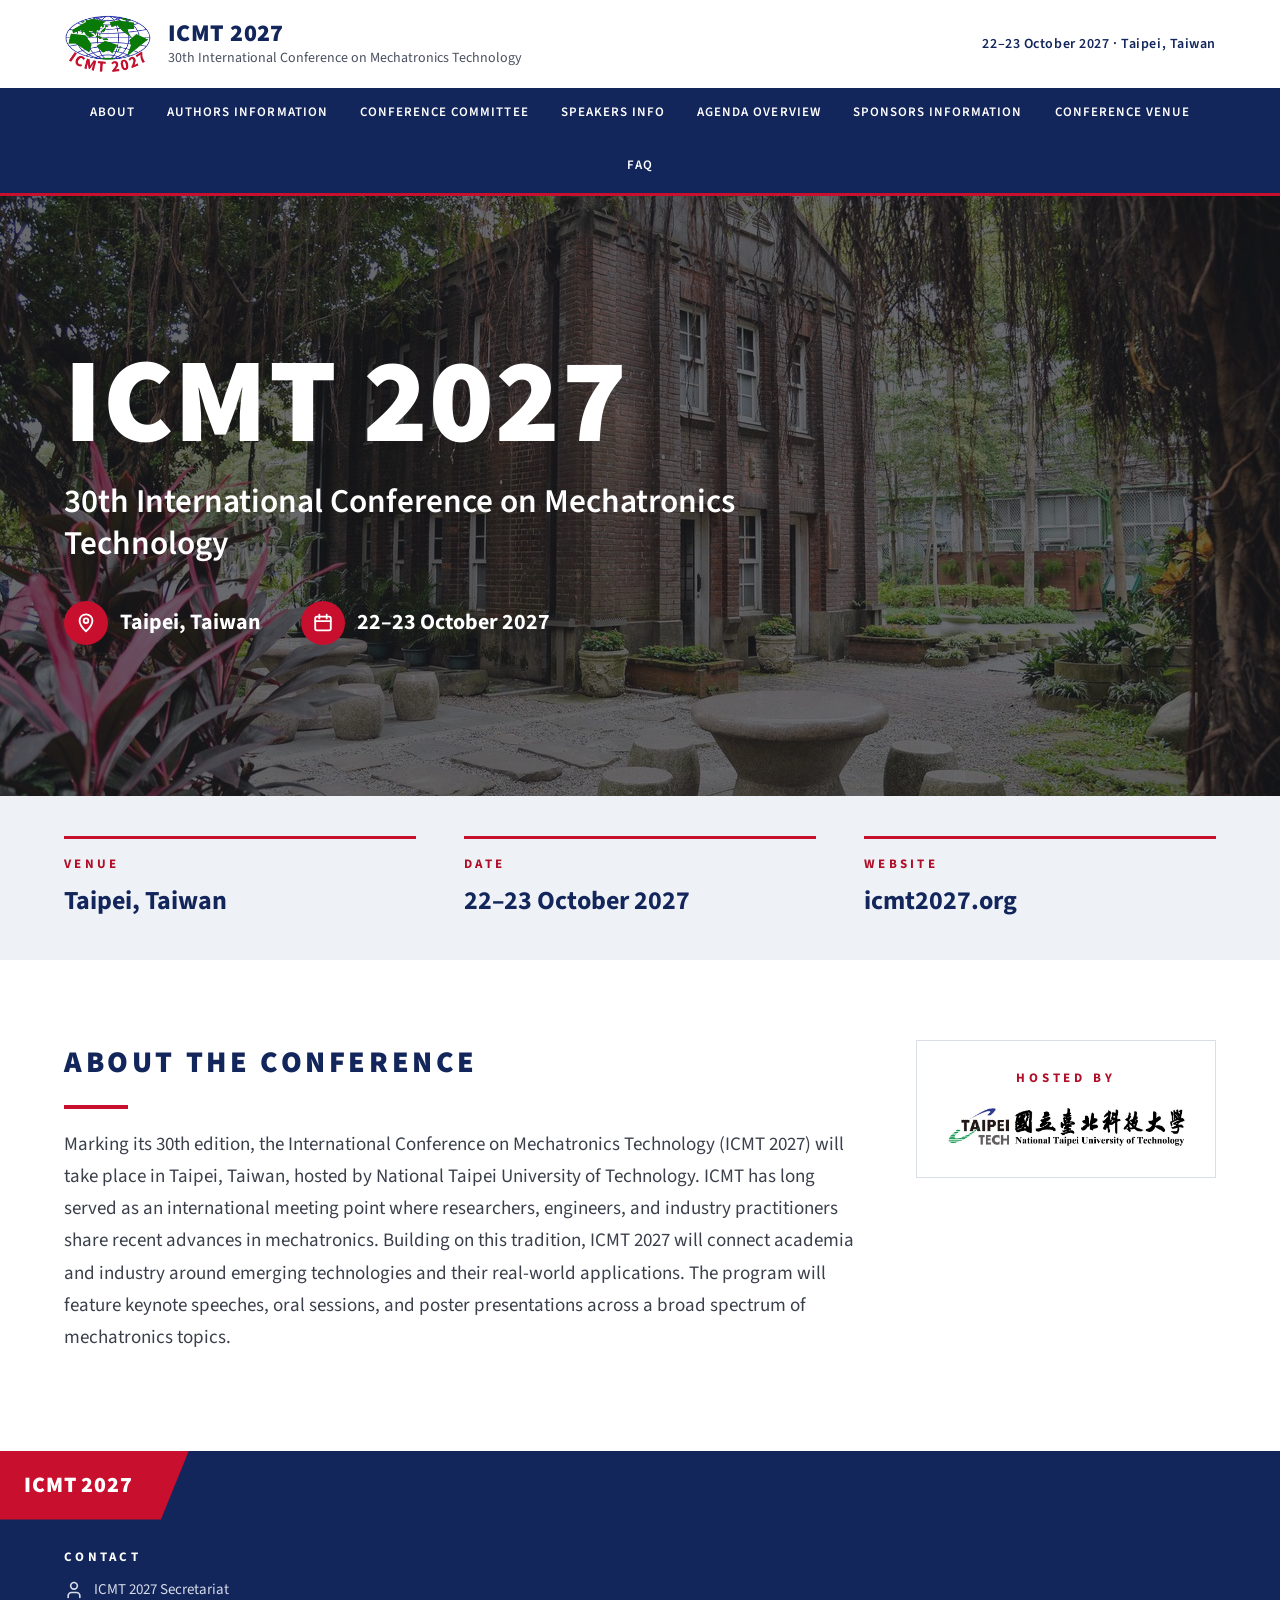
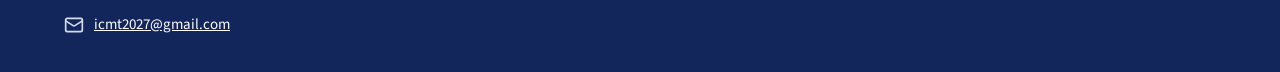
==== index.html @ 39a57b86 "Add files via upload" ====
<!doctype html>
<html lang="en">
<head>
  <meta charset="utf-8">
  <meta name="viewport" content="width=device-width, initial-scale=1">
  <title>ICMT 2027 | 30th International Conference on Mechatronics Technology</title>
  <meta name="description" content="ICMT 2027, the 30th International Conference on Mechatronics Technology, 22–23 October 2027 in Taipei, Taiwan, hosted by National Taipei University of Technology.">
  <meta property="og:title" content="ICMT 2027 | 30th International Conference on Mechatronics Technology">
  <meta property="og:description" content="22–23 October 2027 · Taipei, Taiwan · Hosted by National Taipei University of Technology">
  <meta property="og:image" content="https://icmt2027.org/images/hero-campus.jpg">
  <meta property="og:url" content="https://icmt2027.org/">
  <link rel="icon" type="image/png" href="images/favicon.png">
  <link rel="preconnect" href="https://fonts.googleapis.com">
  <link rel="preconnect" href="https://fonts.gstatic.com" crossorigin>
  <link rel="stylesheet" href="https://fonts.googleapis.com/css2?family=Source+Sans+3:wght@400;600;700;900&display=swap">
  <link rel="stylesheet" href="css/style.css">
</head>
<body>

<header class="site-header">
  <div class="container header-top">
    <a class="brand" href="index.html">
      <img class="brand-logo" src="images/logo-icmt2027.jpg" alt="ICMT 2027 logo">
      <span class="brand-text">
        <span class="brand-name">ICMT 2027</span>
        <span class="brand-sub">30th International Conference on Mechatronics Technology</span>
      </span>
    </a>
    <div class="header-meta">22–23 October 2027 · Taipei, Taiwan</div>
  </div>
  <nav class="site-nav" aria-label="Main">
    <ul class="container nav-list">
      <li><a class="nav-link is-disabled" href="about.html" aria-disabled="true" tabindex="-1">ABOUT</a></li>
      <li><a class="nav-link is-disabled" href="authors-information.html" aria-disabled="true" tabindex="-1">AUTHORS INFORMATION</a></li>
      <li><a class="nav-link is-disabled" href="conference-committee.html" aria-disabled="true" tabindex="-1">CONFERENCE COMMITTEE</a></li>
      <li><a class="nav-link is-disabled" href="speakers-info.html" aria-disabled="true" tabindex="-1">SPEAKERS INFO</a></li>
      <li><a class="nav-link is-disabled" href="agenda-overview.html" aria-disabled="true" tabindex="-1">AGENDA OVERVIEW</a></li>
      <li><a class="nav-link is-disabled" href="sponsors-information.html" aria-disabled="true" tabindex="-1">SPONSORS INFORMATION</a></li>
      <li><a class="nav-link is-disabled" href="conference-venue.html" aria-disabled="true" tabindex="-1">CONFERENCE VENUE</a></li>
      <li><a class="nav-link is-disabled" href="faq.html" aria-disabled="true" tabindex="-1">FAQ</a></li>
    </ul>
  </nav>
</header>

<main>
  <section class="hero">
    <div class="container hero-inner">
      <h1 class="hero-title">ICMT 2027</h1>
      <p class="hero-sub">30th International Conference on Mechatronics Technology</p>
      <div class="hero-facts">
        <div class="hero-fact">
          <span class="fact-icon">
            <svg aria-hidden="true" width="22" height="22" viewBox="0 0 24 24" fill="none" stroke="#FFFFFF" stroke-width="2" stroke-linecap="round" stroke-linejoin="round"><path d="M12 21s-7-6.2-7-11.5a7 7 0 0 1 14 0C19 14.8 12 21 12 21z"/><circle cx="12" cy="9.5" r="2.5"/></svg>
          </span>
          Taipei, Taiwan
        </div>
        <div class="hero-fact">
          <span class="fact-icon">
            <svg aria-hidden="true" width="22" height="22" viewBox="0 0 24 24" fill="none" stroke="#FFFFFF" stroke-width="2" stroke-linecap="round" stroke-linejoin="round"><rect x="3.5" y="5" width="17" height="15" rx="2"/><path d="M3.5 10h17M8 3v4M16 3v4"/></svg>
          </span>
          22–23 October 2027
        </div>
      </div>
    </div>
  </section>

  <section class="facts-strip" aria-label="Key information">
    <div class="container facts-grid">
      <div class="fact">
        <div class="fact-label">VENUE</div>
        <div class="fact-value">Taipei, Taiwan</div>
      </div>
      <div class="fact">
        <div class="fact-label">DATE</div>
        <div class="fact-value">22–23 October 2027</div>
      </div>
      <div class="fact">
        <div class="fact-label">WEBSITE</div>
        <div class="fact-value">icmt2027.org</div>
      </div>
    </div>
  </section>

  <section class="container about">
    <div class="about-text">
      <h2 class="section-title">ABOUT THE CONFERENCE</h2>
      <div class="section-rule"></div>
      <p>Marking its 30th edition, the International Conference on Mechatronics Technology (ICMT 2027) will take place in Taipei, Taiwan, hosted by National Taipei University of Technology. ICMT has long served as an international meeting point where researchers, engineers, and industry practitioners share recent advances in mechatronics. Building on this tradition, ICMT 2027 will connect academia and industry around emerging technologies and their real-world applications. The program will feature keynote speeches, oral sessions, and poster presentations across a broad spectrum of mechatronics topics.</p>
    </div>
    <div class="host-card">
      <div class="section-label">HOSTED BY</div>
      <img src="images/logo-taipeitech.jpg" alt="National Taipei University of Technology (Taipei Tech)">
    </div>
  </section>
</main>

<footer class="site-footer">
  <div class="footer-bar">
    <div class="footer-tag">ICMT 2027</div>
  </div>
  <div class="container footer-body">
    <div class="contact">
      <div class="section-label">CONTACT</div>
      <div class="contact-row">
        <svg aria-hidden="true" width="20" height="20" viewBox="0 0 24 24" fill="none" stroke="currentColor" stroke-width="2" stroke-linecap="round" stroke-linejoin="round"><path d="M19 21v-2a4 4 0 0 0-4-4H9a4 4 0 0 0-4 4v2"/><circle cx="12" cy="7" r="4"/></svg>
        <span>ICMT 2027 Secretariat</span>
      </div>
      <div class="contact-row">
        <svg aria-hidden="true" width="20" height="20" viewBox="0 0 24 24" fill="none" stroke="currentColor" stroke-width="2" stroke-linecap="round" stroke-linejoin="round"><rect x="2" y="4" width="20" height="16" rx="2"/><path d="m22 7-8.97 5.7a1.94 1.94 0 0 1-2.06 0L2 7"/></svg>
        <a href="mailto:icmt2027@gmail.com">icmt2027@gmail.com</a>
      </div>
    </div>
  </div>
</footer>

</body>
</html>
---- css/style.css ----
/* ICMT 2027 shared stylesheet */

:root {
  --navy: #13265C;
  --red: #C8102E;
  --red-text: #B00E28;
  --ground: #FFFFFF;
  --band: #EEF1F6;
  --line: #D9DEE8;
  --text: #2B2F38;
  --text-soft: #3A3F4B;
  --muted: #4A5060;
  --footer-muted: #D5DBE8;
  --overlay: rgba(28, 30, 34, 0.66);
  --container: 1200px;
  --gutter: 24px;
}

*, *::before, *::after { box-sizing: border-box; }

html { -webkit-text-size-adjust: 100%; }

body {
  margin: 0;
  background: var(--ground);
  color: var(--text);
  font-family: "Source Sans 3", "Noto Sans TC", "Microsoft JhengHei", sans-serif;
  line-height: 1.5;
}

img { max-width: 100%; height: auto; display: block; }

a { color: var(--navy); }
a:hover { color: var(--red); }

.container {
  max-width: var(--container);
  margin: 0 auto;
  padding-left: var(--gutter);
  padding-right: var(--gutter);
}

/* ---------- Header ---------- */

.site-header {
  background: var(--ground);
  border-bottom: 3px solid var(--red);
}

.header-top {
  display: flex;
  flex-wrap: wrap;
  align-items: center;
  justify-content: space-between;
  gap: 12px 32px;
  padding-top: 14px;
  padding-bottom: 14px;
}

.brand {
  display: flex;
  align-items: center;
  gap: 16px;
  text-decoration: none;
}

.brand-logo { height: 60px; width: auto; }

.brand-text { display: flex; flex-direction: column; gap: 2px; }

.brand-name {
  font-size: 24px;
  font-weight: 900;
  color: var(--navy);
  letter-spacing: 0.02em;
  line-height: 1.1;
}

.brand-sub {
  font-size: 14px;
  color: var(--muted);
  line-height: 1.3;
}

.header-meta {
  font-size: 14px;
  font-weight: 600;
  color: var(--navy);
  letter-spacing: 0.04em;
}

/* ---------- Navigation ---------- */

.site-nav { background: var(--navy); }

.nav-list {
  list-style: none;
  margin: 0 auto;
  display: flex;
  flex-wrap: wrap;
  justify-content: center;
  gap: 0 28px;
}

.nav-link {
  display: block;
  padding: 15px 2px;
  color: #FFFFFF;
  font-size: 13px;
  font-weight: 600;
  letter-spacing: 0.08em;
  text-decoration: none;
  white-space: nowrap;
  border-bottom: 3px solid transparent;
}

.nav-link:hover { color: #FFFFFF; border-bottom-color: var(--red); }

.nav-link[aria-current="page"] { border-bottom-color: var(--red); }

/* A menu item that is not open yet: visible, but not clickable.
   To enable a page, remove the "is-disabled" class, aria-disabled and tabindex from its link. */
.nav-link.is-disabled {
  pointer-events: none;
  cursor: default;
}

/* Phone: the menu stays one horizontal row and scrolls sideways */
@media (max-width: 760px) {
  .nav-list {
    flex-wrap: nowrap;
    justify-content: flex-start;
    gap: 0 22px;
    overflow-x: auto;
    -webkit-overflow-scrolling: touch;
    scrollbar-width: none;
  }
  .nav-list::-webkit-scrollbar { display: none; }
  .brand-logo { height: 48px; }
  .brand-name { font-size: 21px; }
  .header-meta { font-size: 13px; }
}

/* ---------- Hero (home) and page band ---------- */

.hero,
.page-band {
  position: relative;
  background-image: url("../images/hero-campus.jpg");
  background-size: cover;
  background-position: center 45%;
  color: #FFFFFF;
}

.hero::before,
.page-band::before {
  content: "";
  position: absolute;
  inset: 0;
  background: var(--overlay);
}

.hero {
  min-height: 600px;
  display: flex;
  align-items: center;
}

.hero-inner,
.band-inner {
  position: relative;
  width: 100%;
  display: flex;
  flex-direction: column;
}

.hero-inner { gap: 20px; padding-top: 96px; padding-bottom: 96px; }
.band-inner { gap: 14px; padding-top: 72px; padding-bottom: 72px; }

.eyebrow {
  display: flex;
  align-items: center;
  gap: 14px;
  font-size: 16px;
  font-weight: 700;
  letter-spacing: 0.4em;
}

.eyebrow::before {
  content: "";
  width: 48px;
  height: 4px;
  background: var(--red);
  flex: none;
}

.hero-title {
  margin: 0;
  font-size: clamp(56px, 10vw, 120px);
  font-weight: 900;
  line-height: 0.95;
  letter-spacing: 0.01em;
}

.hero-sub {
  margin: 0;
  max-width: 760px;
  font-size: clamp(22px, 2.6vw, 34px);
  font-weight: 600;
  line-height: 1.25;
}

.hero-facts {
  display: flex;
  flex-wrap: wrap;
  gap: 16px 40px;
  margin-top: 16px;
}

.hero-fact {
  display: flex;
  align-items: center;
  gap: 12px;
  font-size: 22px;
  font-weight: 700;
}

.fact-icon {
  width: 44px;
  height: 44px;
  border-radius: 50%;
  background: var(--red);
  display: flex;
  align-items: center;
  justify-content: center;
  flex: none;
}

.band-title {
  margin: 0;
  font-size: clamp(36px, 5vw, 60px);
  font-weight: 900;
  letter-spacing: 0.04em;
  line-height: 1.05;
}

/* ---------- Key facts strip ---------- */

.facts-strip { background: var(--band); }

.facts-grid {
  display: grid;
  grid-template-columns: repeat(auto-fit, minmax(240px, 1fr));
  gap: 24px 48px;
  padding-top: 40px;
  padding-bottom: 40px;
}

.fact {
  display: flex;
  flex-direction: column;
  gap: 6px;
  border-top: 3px solid var(--red);
  padding-top: 16px;
}

.fact-label,
.section-label {
  font-size: 13px;
  font-weight: 700;
  letter-spacing: 0.25em;
  color: var(--red-text);
}

.fact-value {
  font-size: 26px;
  font-weight: 700;
  color: var(--navy);
}

/* ---------- About ---------- */

.about {
  display: flex;
  flex-wrap: wrap;
  align-items: flex-start;
  gap: 48px;
  padding-top: 80px;
  padding-bottom: 96px;
}

.about-text {
  flex: 999 1 560px;
  min-width: 0;
  display: flex;
  flex-direction: column;
  gap: 20px;
}

.section-title {
  margin: 0;
  font-size: 30px;
  font-weight: 900;
  letter-spacing: 0.12em;
  color: var(--navy);
}

.section-rule {
  width: 64px;
  height: 4px;
  background: var(--red);
}

.about-text p {
  margin: 0;
  font-size: 19px;
  line-height: 1.7;
  color: var(--text-soft);
}

.host-card {
  flex: 1 1 300px;
  min-width: 0;
  border: 1px solid var(--line);
  padding: 28px;
  display: flex;
  flex-direction: column;
  align-items: center;
  gap: 16px;
  text-align: center;
}

.host-card .section-label { letter-spacing: 0.3em; }

.host-card img { width: 100%; max-width: 320px; }

/* ---------- Authors Information ---------- */

.cfp {
  max-width: 920px;
  margin: 0 auto;
  padding: 56px var(--gutter) 88px;
  display: flex;
  flex-direction: column;
  gap: 28px;
}

.cfp-actions {
  display: flex;
  flex-wrap: wrap;
  justify-content: center;
  gap: 12px 16px;
}

.btn {
  display: inline-flex;
  align-items: center;
  gap: 10px;
  min-height: 48px;
  padding: 0 26px;
  font-size: 16px;
  font-weight: 700;
  letter-spacing: 0.06em;
  text-decoration: none;
}

.btn-primary { background: var(--red); color: #FFFFFF; }
.btn-primary:hover { background: #A50D26; color: #FFFFFF; }

.btn-outline { border: 2px solid var(--navy); color: var(--navy); }
.btn-outline:hover { background: var(--navy); color: #FFFFFF; }

.flyer-link { display: block; border: 1px solid var(--line); }

.cfp-hint {
  margin: 0;
  text-align: center;
  font-size: 15px;
  color: var(--muted);
}

/* ---------- Footer ---------- */

.site-footer { background: var(--navy); color: #FFFFFF; }

.footer-bar { display: flex; flex-wrap: wrap; align-items: stretch; }

.footer-tag {
  background: var(--red);
  padding: 18px 56px 18px var(--gutter);
  font-size: 22px;
  font-weight: 900;
  letter-spacing: 0.04em;
  clip-path: polygon(0 0, 100% 0, calc(100% - 28px) 100%, 0 100%);
}

.footer-body {
  padding-top: 28px;
  padding-bottom: 36px;
  font-size: 15px;
  color: var(--footer-muted);
}

.contact { display: flex; flex-direction: column; gap: 12px; }

.contact .section-label { color: #FFFFFF; }

.contact-row { display: flex; align-items: center; gap: 10px; }

.contact-row svg { flex: none; }

.contact-row a { color: #FFFFFF; }
.contact-row a:hover { color: var(--footer-muted); }
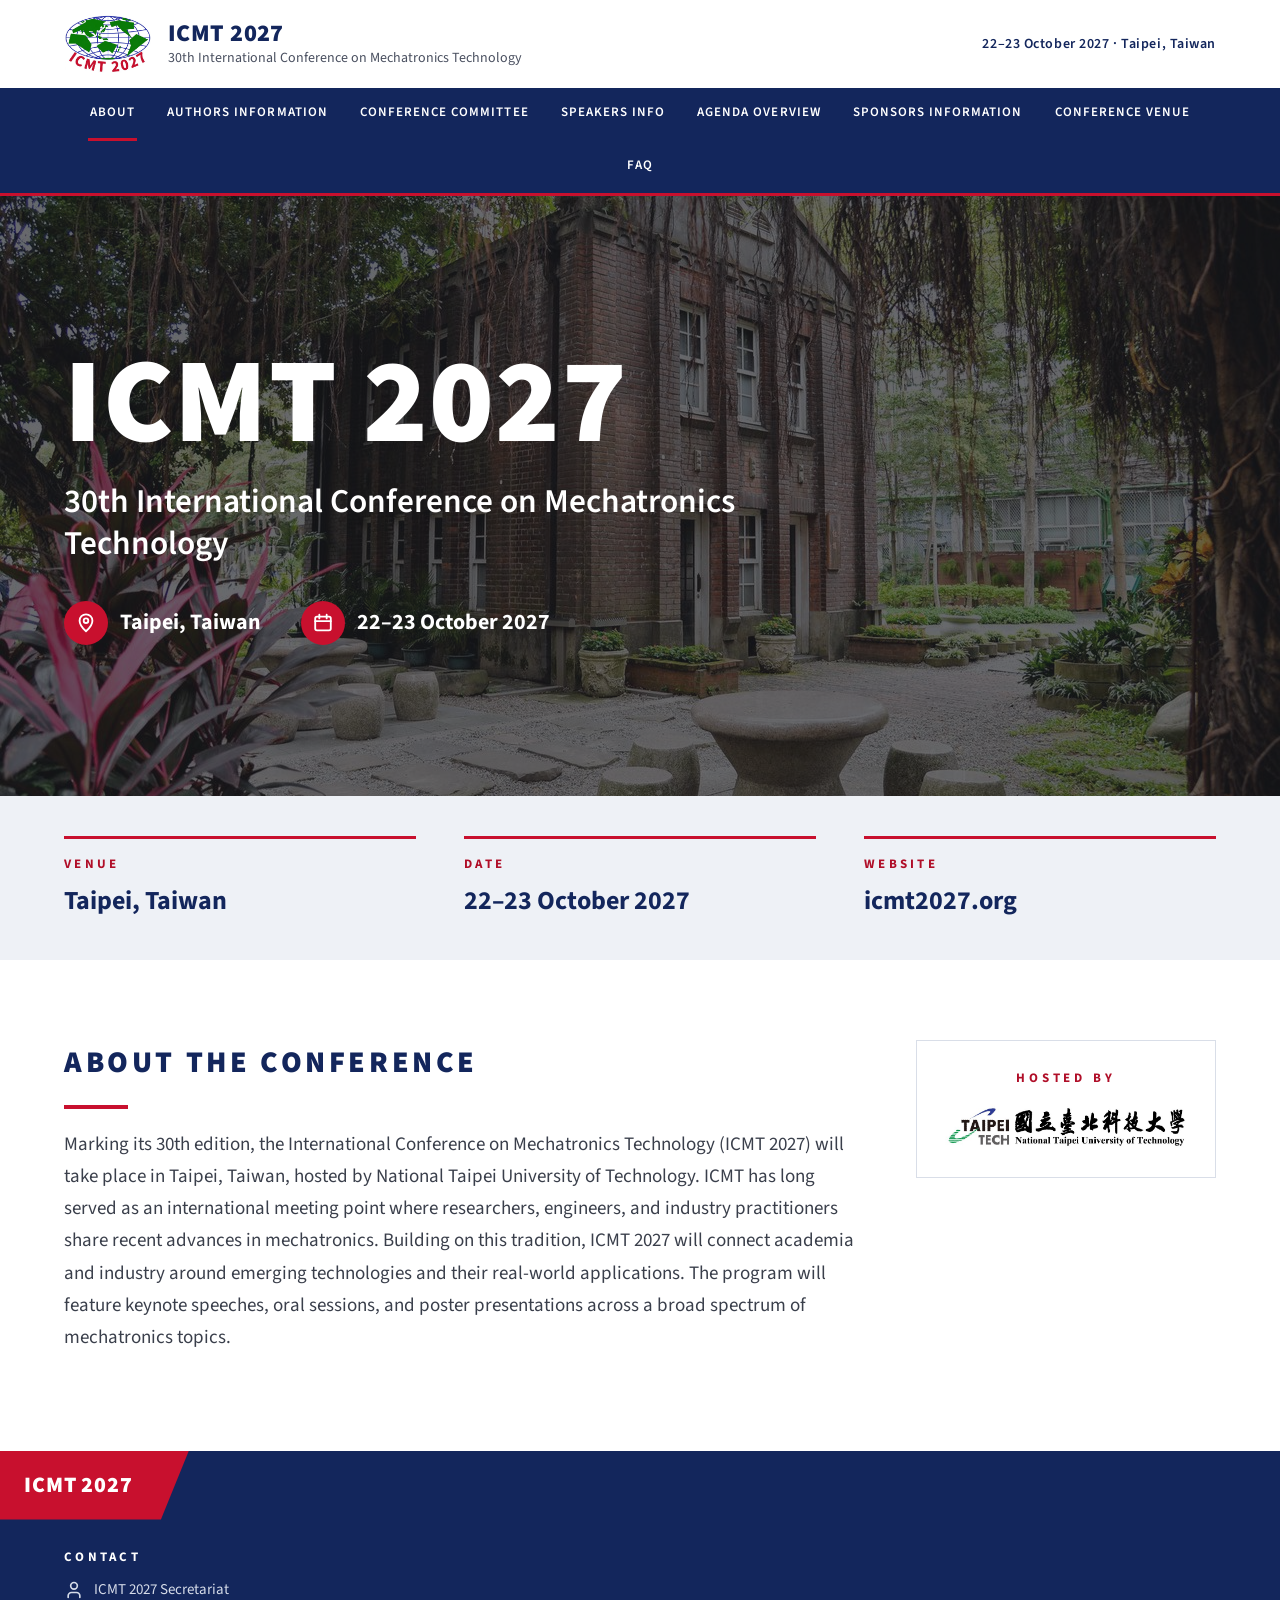
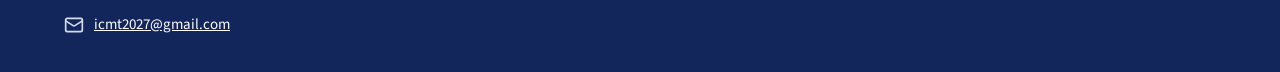
==== commit d76532ae: "Add files via upload" ====
--- a/index.html
+++ b/index.html
@@ -30,14 +30,14 @@
   </div>
   <nav class="site-nav" aria-label="Main">
     <ul class="container nav-list">
-      <li><a class="nav-link is-disabled" href="about.html" aria-disabled="true" tabindex="-1">ABOUT</a></li>
-      <li><a class="nav-link is-disabled" href="authors-information.html" aria-disabled="true" tabindex="-1">AUTHORS INFORMATION</a></li>
-      <li><a class="nav-link is-disabled" href="conference-committee.html" aria-disabled="true" tabindex="-1">CONFERENCE COMMITTEE</a></li>
-      <li><a class="nav-link is-disabled" href="speakers-info.html" aria-disabled="true" tabindex="-1">SPEAKERS INFO</a></li>
-      <li><a class="nav-link is-disabled" href="agenda-overview.html" aria-disabled="true" tabindex="-1">AGENDA OVERVIEW</a></li>
-      <li><a class="nav-link is-disabled" href="sponsors-information.html" aria-disabled="true" tabindex="-1">SPONSORS INFORMATION</a></li>
-      <li><a class="nav-link is-disabled" href="conference-venue.html" aria-disabled="true" tabindex="-1">CONFERENCE VENUE</a></li>
-      <li><a class="nav-link is-disabled" href="faq.html" aria-disabled="true" tabindex="-1">FAQ</a></li>
+      <li><a class="nav-link" href="index.html" aria-current="page">ABOUT</a></li>
+      <li><a class="nav-link" href="authors-information.html">AUTHORS INFORMATION</a></li>
+      <li><a class="nav-link" href="./#">CONFERENCE COMMITTEE</a></li>
+      <li><a class="nav-link" href="./#">SPEAKERS INFO</a></li>
+      <li><a class="nav-link" href="./#">AGENDA OVERVIEW</a></li>
+      <li><a class="nav-link" href="./#">SPONSORS INFORMATION</a></li>
+      <li><a class="nav-link" href="./#">CONFERENCE VENUE</a></li>
+      <li><a class="nav-link" href="./#">FAQ</a></li>
     </ul>
   </nav>
 </header>
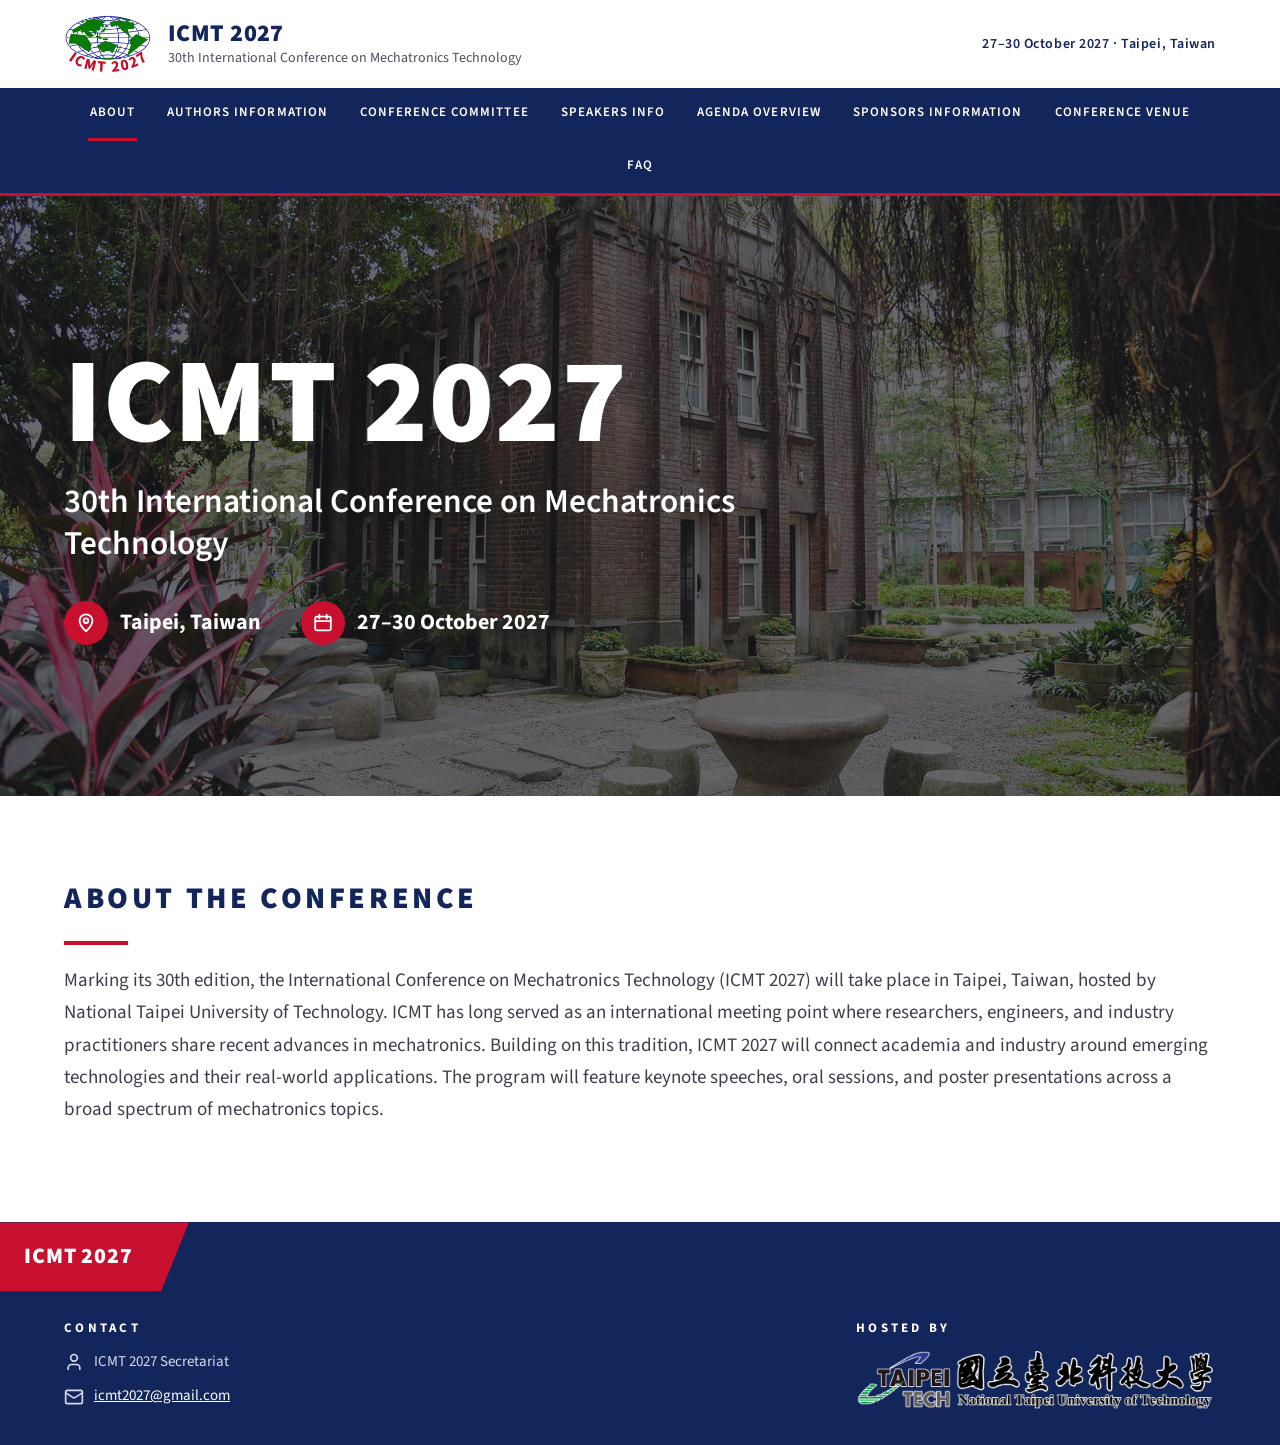
==== commit 26587aa0: "261102 web v2 update 日期改為27-30號，首頁樣板與CFP Flyer v2更新" ====
--- a/index.html
+++ b/index.html
@@ -4,9 +4,9 @@
   <meta charset="utf-8">
   <meta name="viewport" content="width=device-width, initial-scale=1">
   <title>ICMT 2027 | 30th International Conference on Mechatronics Technology</title>
-  <meta name="description" content="ICMT 2027, the 30th International Conference on Mechatronics Technology, 22–23 October 2027 in Taipei, Taiwan, hosted by National Taipei University of Technology.">
+  <meta name="description" content="ICMT 2027, the 30th International Conference on Mechatronics Technology, 27–30 October 2027 in Taipei, Taiwan, hosted by National Taipei University of Technology.">
   <meta property="og:title" content="ICMT 2027 | 30th International Conference on Mechatronics Technology">
-  <meta property="og:description" content="22–23 October 2027 · Taipei, Taiwan · Hosted by National Taipei University of Technology">
+  <meta property="og:description" content="27–30 October 2027 · Taipei, Taiwan · Hosted by National Taipei University of Technology">
   <meta property="og:image" content="https://icmt2027.org/images/hero-campus.jpg">
   <meta property="og:url" content="https://icmt2027.org/">
   <link rel="icon" type="image/png" href="images/favicon.png">
@@ -26,7 +26,7 @@
         <span class="brand-sub">30th International Conference on Mechatronics Technology</span>
       </span>
     </a>
-    <div class="header-meta">22–23 October 2027 · Taipei, Taiwan</div>
+    <div class="header-meta">27–30 October 2027 · Taipei, Taiwan</div>
   </div>
   <nav class="site-nav" aria-label="Main">
     <ul class="container nav-list">
@@ -58,38 +58,18 @@
           <span class="fact-icon">
             <svg aria-hidden="true" width="22" height="22" viewBox="0 0 24 24" fill="none" stroke="#FFFFFF" stroke-width="2" stroke-linecap="round" stroke-linejoin="round"><rect x="3.5" y="5" width="17" height="15" rx="2"/><path d="M3.5 10h17M8 3v4M16 3v4"/></svg>
           </span>
-          22–23 October 2027
+          27–30 October 2027
         </div>
       </div>
     </div>
   </section>
 
-  <section class="facts-strip" aria-label="Key information">
-    <div class="container facts-grid">
-      <div class="fact">
-        <div class="fact-label">VENUE</div>
-        <div class="fact-value">Taipei, Taiwan</div>
-      </div>
-      <div class="fact">
-        <div class="fact-label">DATE</div>
-        <div class="fact-value">22–23 October 2027</div>
-      </div>
-      <div class="fact">
-        <div class="fact-label">WEBSITE</div>
-        <div class="fact-value">icmt2027.org</div>
-      </div>
-    </div>
-  </section>
 
   <section class="container about">
     <div class="about-text">
       <h2 class="section-title">ABOUT THE CONFERENCE</h2>
       <div class="section-rule"></div>
       <p>Marking its 30th edition, the International Conference on Mechatronics Technology (ICMT 2027) will take place in Taipei, Taiwan, hosted by National Taipei University of Technology. ICMT has long served as an international meeting point where researchers, engineers, and industry practitioners share recent advances in mechatronics. Building on this tradition, ICMT 2027 will connect academia and industry around emerging technologies and their real-world applications. The program will feature keynote speeches, oral sessions, and poster presentations across a broad spectrum of mechatronics topics.</p>
-    </div>
-    <div class="host-card">
-      <div class="section-label">HOSTED BY</div>
-      <img src="images/logo-taipeitech.jpg" alt="National Taipei University of Technology (Taipei Tech)">
     </div>
   </section>
 </main>
@@ -110,6 +90,10 @@
         <a href="mailto:icmt2027@gmail.com">icmt2027@gmail.com</a>
       </div>
     </div>
+    <div class="footer-host">
+      <div class="section-label">HOSTED BY</div>
+      <img src="images/logo-taipeitech-white.png" width="900" height="145" alt="National Taipei University of Technology (Taipei Tech)">
+    </div>
   </div>
 </footer>
 
--- a/css/style.css
+++ b/css/style.css
@@ -43,6 +43,9 @@
 /* ---------- Header ---------- */
 
 .site-header {
+  position: sticky;   /* header and menu stay pinned to the top while scrolling */
+  top: 0;
+  z-index: 100;
   background: var(--ground);
   border-bottom: 3px solid var(--red);
 }
@@ -138,7 +141,8 @@
   .nav-list::-webkit-scrollbar { display: none; }
   .brand-logo { height: 48px; }
   .brand-name { font-size: 21px; }
-  .header-meta { font-size: 13px; }
+  .header-meta { display: none; }   /* phone: keep the pinned header short; the date is shown in the hero */
+  .header-top { padding-top: 10px; padding-bottom: 10px; }
 }
 
 /* ---------- Hero (home) and page band ---------- */
@@ -395,6 +399,11 @@
 }
 
 .footer-body {
+  display: flex;
+  flex-wrap: wrap;
+  justify-content: space-between;
+  align-items: flex-start;
+  gap: 28px 48px;
   padding-top: 28px;
   padding-bottom: 36px;
   font-size: 15px;
@@ -411,3 +420,14 @@
 
 .contact-row a { color: #FFFFFF; }
 .contact-row a:hover { color: var(--footer-muted); }
+
+.footer-host {
+  display: flex;
+  flex-direction: column;
+  align-items: flex-start;
+  gap: 12px;
+}
+
+.footer-host .section-label { color: #FFFFFF; }
+
+.footer-host img { width: 360px; max-width: 100%; }
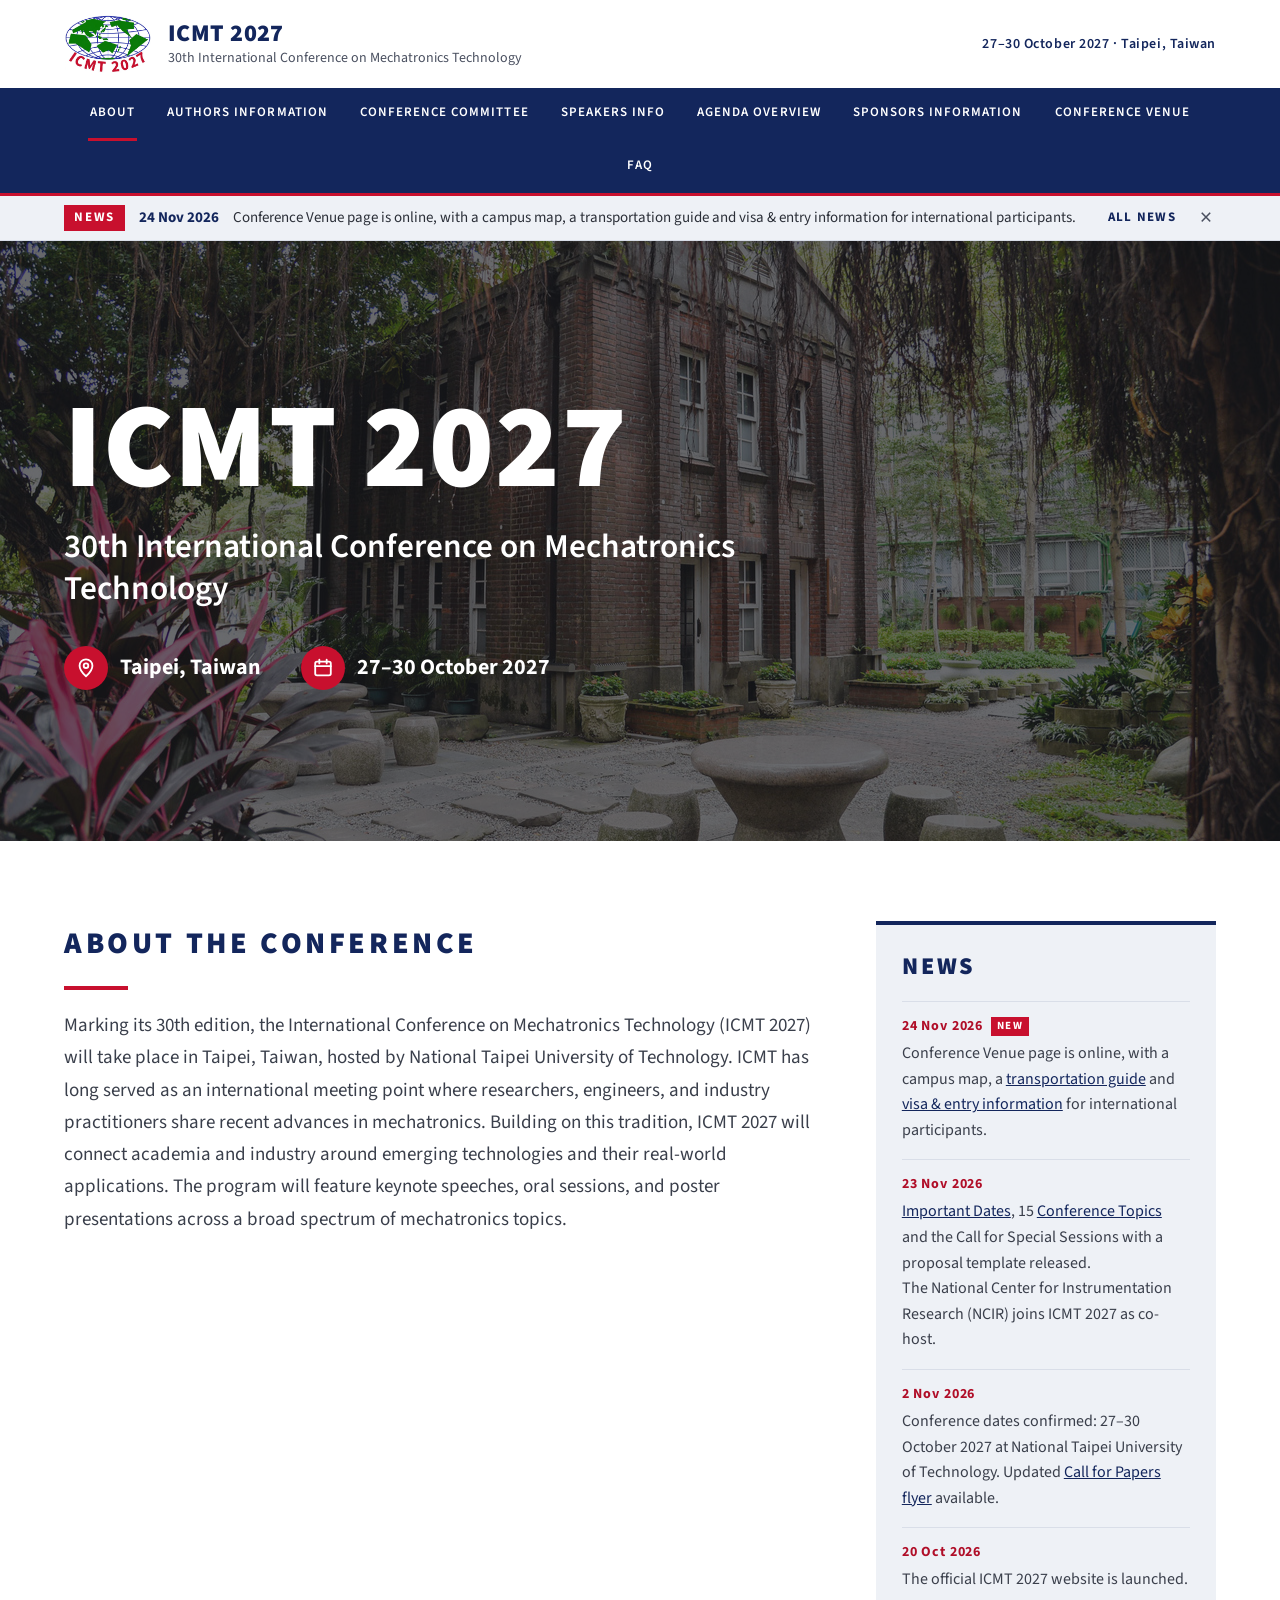
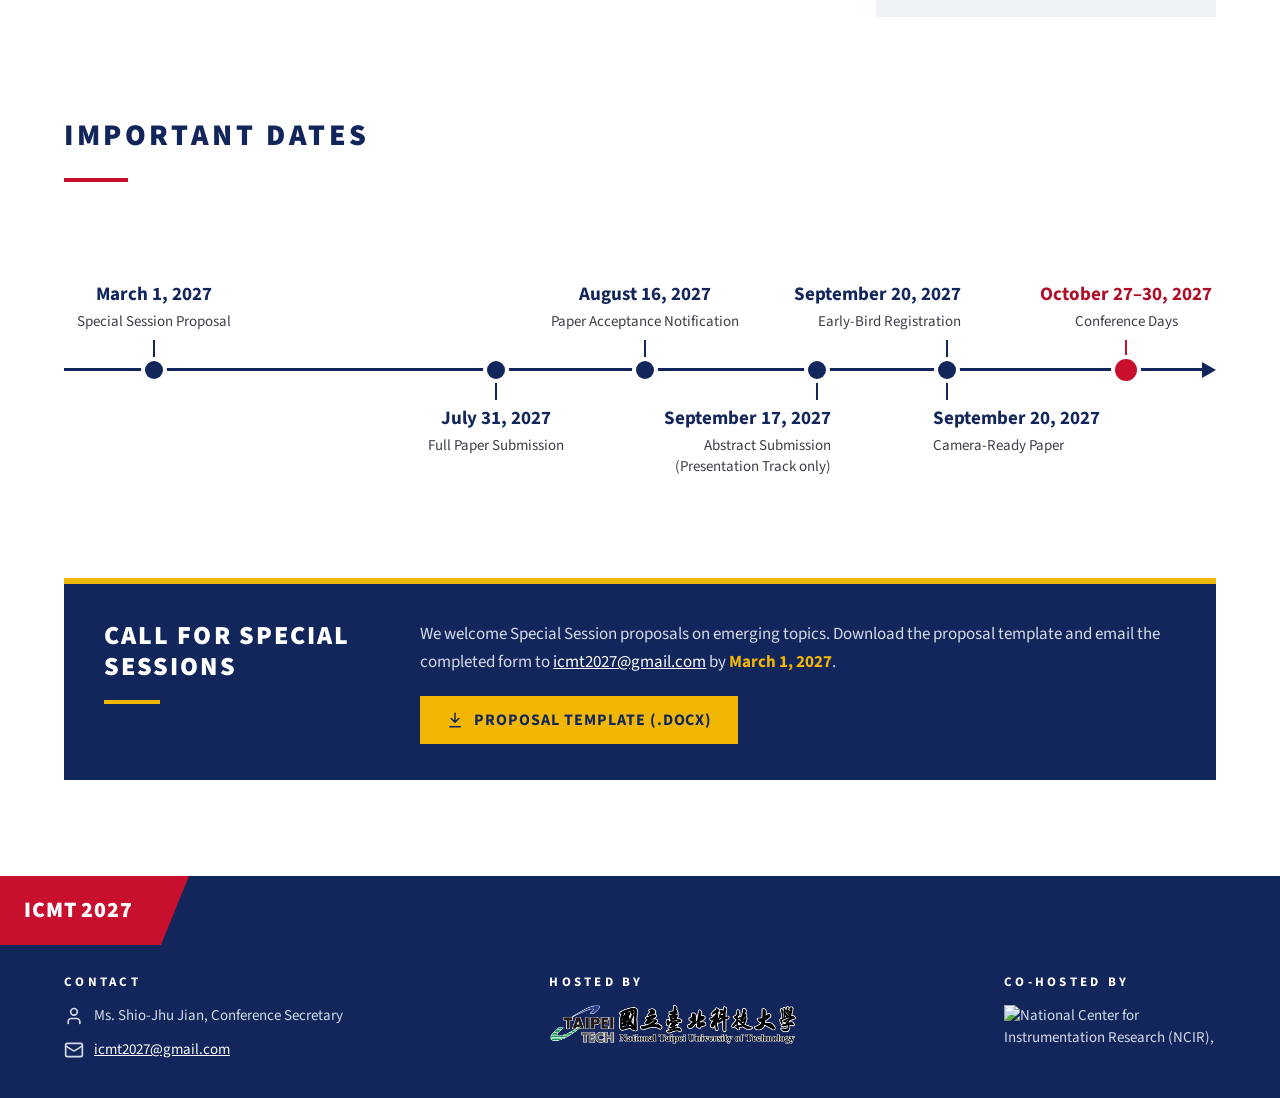
==== commit e49c852d: "261124 網頁資訊更新 Important Date, Special Session Proposal, Conference Topic, Conference Venue, News Das" ====
--- a/index.html
+++ b/index.html
@@ -13,7 +13,7 @@
   <link rel="preconnect" href="https://fonts.googleapis.com">
   <link rel="preconnect" href="https://fonts.gstatic.com" crossorigin>
   <link rel="stylesheet" href="https://fonts.googleapis.com/css2?family=Source+Sans+3:wght@400;600;700;900&display=swap">
-  <link rel="stylesheet" href="css/style.css">
+  <link rel="stylesheet" href="css/style.css?v=20261124c">
 </head>
 <body>
 
@@ -32,15 +32,17 @@
     <ul class="container nav-list">
       <li><a class="nav-link" href="index.html" aria-current="page">ABOUT</a></li>
       <li><a class="nav-link" href="authors-information.html">AUTHORS INFORMATION</a></li>
-      <li><a class="nav-link" href="./#">CONFERENCE COMMITTEE</a></li>
-      <li><a class="nav-link" href="./#">SPEAKERS INFO</a></li>
-      <li><a class="nav-link" href="./#">AGENDA OVERVIEW</a></li>
-      <li><a class="nav-link" href="./#">SPONSORS INFORMATION</a></li>
-      <li><a class="nav-link" href="./#">CONFERENCE VENUE</a></li>
-      <li><a class="nav-link" href="./#">FAQ</a></li>
+      <li><a class="nav-link" href="conference-committee.html">CONFERENCE COMMITTEE</a></li>
+      <li><a class="nav-link" href="speakers-info.html">SPEAKERS INFO</a></li>
+      <li><a class="nav-link" href="agenda-overview.html">AGENDA OVERVIEW</a></li>
+      <li><a class="nav-link" href="sponsors-information.html">SPONSORS INFORMATION</a></li>
+      <li><a class="nav-link" href="conference-venue.html">CONFERENCE VENUE</a></li>
+      <li><a class="nav-link" href="faq.html">FAQ</a></li>
     </ul>
   </nav>
 </header>
+
+<div class="news-strip" data-news-strip></div>
 
 <main>
   <section class="hero">
@@ -71,6 +73,79 @@
       <div class="section-rule"></div>
       <p>Marking its 30th edition, the International Conference on Mechatronics Technology (ICMT 2027) will take place in Taipei, Taiwan, hosted by National Taipei University of Technology. ICMT has long served as an international meeting point where researchers, engineers, and industry practitioners share recent advances in mechatronics. Building on this tradition, ICMT 2027 will connect academia and industry around emerging technologies and their real-world applications. The program will feature keynote speeches, oral sessions, and poster presentations across a broad spectrum of mechatronics topics.</p>
     </div>
+    <aside class="news-card" id="news" aria-labelledby="news-title">
+      <h2 class="section-title" id="news-title">NEWS</h2>
+      <ol class="news-list" data-news-list></ol>
+    </aside>
+  </section>
+
+  <section class="container cfp-info home-dates" id="dates">
+    <div class="cfp-row">
+      <div class="dates-block">
+        <h2 class="section-title">IMPORTANT DATES</h2>
+        <div class="section-rule"></div>
+        <div class="timeline-scroll">
+          <ol class="timeline">
+            <li class="tl-item is-up" style="--x: 0.0">
+              <span class="tl-dot" aria-hidden="true"></span>
+              <div class="tl-label">
+                <span class="tl-date">March 1, 2027</span>
+                <span class="tl-what">Special Session Proposal</span>
+              </div>
+            </li>
+            <li class="tl-item is-down" style="--x: 0.352">
+              <span class="tl-dot" aria-hidden="true"></span>
+              <div class="tl-label">
+                <span class="tl-date">July 31, 2027</span>
+                <span class="tl-what">Full Paper Submission</span>
+              </div>
+            </li>
+            <li class="tl-item is-up" style="--x: 0.505">
+              <span class="tl-dot" aria-hidden="true"></span>
+              <div class="tl-label">
+                <span class="tl-date">August 16, 2027</span>
+                <span class="tl-what">Paper Acceptance Notification</span>
+              </div>
+            </li>
+            <li class="tl-item is-down" style="--x: 0.682">
+              <span class="tl-dot" aria-hidden="true"></span>
+              <div class="tl-label tl-to-left">
+                <span class="tl-date">September 17, 2027</span>
+                <span class="tl-what">Abstract Submission<br>(Presentation Track only)</span>
+              </div>
+            </li>
+            <li class="tl-item is-both" style="--x: 0.816">
+              <span class="tl-dot" aria-hidden="true"></span>
+              <div class="tl-label tl-up tl-to-left">
+                <span class="tl-date">September 20, 2027</span>
+                <span class="tl-what">Early-Bird Registration</span>
+              </div>
+              <div class="tl-label tl-down tl-to-right">
+                <span class="tl-date">September 20, 2027</span>
+                <span class="tl-what">Camera-Ready Paper</span>
+              </div>
+            </li>
+            <li class="tl-item is-up is-event" style="--x: 1.0">
+              <span class="tl-dot" aria-hidden="true"></span>
+              <div class="tl-label">
+                <span class="tl-date">October 27–30, 2027</span>
+                <span class="tl-what">Conference Days</span>
+              </div>
+            </li>
+          </ol>
+        </div>
+      </div>
+      <aside class="special-card">
+        <div class="special-head">
+          <h2 class="special-title">CALL FOR SPECIAL SESSIONS</h2>
+          <div class="special-rule"></div>
+        </div>
+        <div class="special-body">
+        <p>We welcome Special Session proposals on emerging topics. Download the proposal template and email the completed form to <a href="mailto:icmt2027@gmail.com">icmt2027@gmail.com</a> by <strong>March 1, 2027</strong>.</p>
+          <a class="btn btn-gold" href="https://docs.google.com/document/d/1nG-NBA1SE25Xr7G0ADcLMeVARUiHRvG0qKk45241iaQ/export?format=docx" rel="noopener"><svg aria-hidden="true" width="18" height="18" viewBox="0 0 24 24" fill="none" stroke="currentColor" stroke-width="2" stroke-linecap="round" stroke-linejoin="round"><path d="M12 3v12M7 10l5 5 5-5M5 21h14"/></svg>PROPOSAL TEMPLATE (.DOCX)</a>
+        </div>
+      </aside>
+    </div>
   </section>
 </main>
 
@@ -83,7 +158,7 @@
       <div class="section-label">CONTACT</div>
       <div class="contact-row">
         <svg aria-hidden="true" width="20" height="20" viewBox="0 0 24 24" fill="none" stroke="currentColor" stroke-width="2" stroke-linecap="round" stroke-linejoin="round"><path d="M19 21v-2a4 4 0 0 0-4-4H9a4 4 0 0 0-4 4v2"/><circle cx="12" cy="7" r="4"/></svg>
-        <span>ICMT 2027 Secretariat</span>
+        <span>Ms. Shio-Jhu Jian, Conference Secretary</span>
       </div>
       <div class="contact-row">
         <svg aria-hidden="true" width="20" height="20" viewBox="0 0 24 24" fill="none" stroke="currentColor" stroke-width="2" stroke-linecap="round" stroke-linejoin="round"><rect x="2" y="4" width="20" height="16" rx="2"/><path d="m22 7-8.97 5.7a1.94 1.94 0 0 1-2.06 0L2 7"/></svg>
@@ -94,8 +169,13 @@
       <div class="section-label">HOSTED BY</div>
       <img src="images/logo-taipeitech-white.png" width="900" height="145" alt="National Taipei University of Technology (Taipei Tech)">
     </div>
+    <div class="footer-host">
+      <div class="section-label">CO-HOSTED BY</div>
+      <img src="images/logo-ncir-white.png" width="900" height="170" alt="National Center for Instrumentation Research (NCIR), National Institutes of Applied Research">
+    </div>
   </div>
 </footer>
 
+<script src="js/news.js?v=20261124c" defer></script>
 </body>
 </html>
--- a/css/style.css
+++ b/css/style.css
@@ -430,4 +430,739 @@
 
 .footer-host .section-label { color: #FFFFFF; }
 
-.footer-host img { width: 360px; max-width: 100%; }
+.footer-host img { width: auto; height: 40px; max-width: 100%; object-fit: contain; }   /* logos sized to sit with the 15px footer text */
+
+/* ---------- CFP details (Authors Information) ---------- */
+
+.cfp-info {
+  display: flex;
+  flex-direction: column;
+  gap: 72px;
+  padding-top: 72px;
+  padding-bottom: 24px;
+}
+
+.cfp-row {
+  display: flex;
+  flex-direction: column;
+  gap: 48px;
+}
+
+.dates-block,
+.topics-block {
+  display: flex;
+  flex-direction: column;
+  gap: 20px;
+  min-width: 0;
+}
+
+
+/* Horizontal timeline: one line, dates alternate above and below */
+.timeline-scroll { margin-top: 8px; }
+
+.timeline {
+  position: relative;
+  list-style: none;
+  margin: 0;
+  height: 320px;
+  --pad: 90px;               /* room for the first and last labels */
+}
+
+.timeline::before {            /* the line */
+  content: "";
+  position: absolute;
+  left: 0;
+  right: 10px;
+  top: 50%;
+  height: 3px;
+  margin-top: -1.5px;
+  background: var(--navy);
+}
+
+.timeline::after {             /* arrow head at the right end */
+  content: "";
+  position: absolute;
+  right: 0;
+  top: 50%;
+  margin-top: -8px;
+  border-left: 14px solid var(--navy);
+  border-top: 8px solid transparent;
+  border-bottom: 8px solid transparent;
+}
+
+/* Each date sits at --x (0 = first date, 1 = last date). The spacing is
+   35% proportional to the real number of days and 65% even, so close
+   dates (Sep 17 and Sep 20) stay readable. */
+.tl-item {
+  position: absolute;
+  top: 0;
+  bottom: 0;
+  width: 0;
+  left: calc(var(--pad) + (100% - 2 * var(--pad)) * var(--x));
+}
+
+.tl-item::before {             /* short tick from the dot to the label */
+  content: "";
+  position: absolute;
+  left: 50%;
+  width: 2px;
+  height: 30px;
+  margin-left: -1px;
+  background: var(--navy);
+}
+
+.tl-item.is-up::before { bottom: 50%; }
+.tl-item.is-down::before { top: 50%; }
+.tl-item.is-both::before { top: 50%; margin-top: -30px; height: 60px; }   /* one tick through the dot, up and down */
+
+.tl-dot {
+  position: absolute;
+  left: 50%;
+  top: 50%;
+  width: 18px;
+  height: 18px;
+  border-radius: 50%;
+  background: var(--navy);
+  box-shadow: 0 0 0 4px var(--ground);
+  transform: translate(-50%, -50%);
+  z-index: 1;
+}
+
+.tl-label {
+  position: absolute;
+  left: 50%;
+  width: 190px;
+  transform: translateX(-50%);
+  display: flex;
+  flex-direction: column;
+  gap: 4px;
+  text-align: center;
+}
+
+.tl-item.is-up .tl-label,
+.tl-item.is-both .tl-up { bottom: calc(50% + 38px); }
+.tl-item.is-down .tl-label,
+.tl-item.is-both .tl-down { top: calc(50% + 38px); }
+
+.tl-date {
+  font-size: 19px;
+  font-weight: 700;
+  color: var(--navy);
+  line-height: 1.2;
+  white-space: nowrap;
+}
+
+.tl-what {
+  font-size: 15px;
+  color: var(--text-soft);
+  line-height: 1.4;
+}
+
+/* Labels pushed to one side of their dot, for dates that sit close together */
+.tl-label.tl-to-left { left: auto; right: -14px; transform: none; text-align: right; align-items: flex-end; }
+.tl-label.tl-to-right { left: -14px; transform: none; text-align: left; align-items: flex-start; }
+
+.tl-item.is-event .tl-dot { background: var(--red); width: 22px; height: 22px; }
+.tl-item.is-event::before { background: var(--red); }
+.tl-item.is-event .tl-date { color: var(--red-text); }
+
+/* Narrow screens: keep the line horizontal and let it scroll sideways */
+@media (max-width: 1180px) {
+  .timeline-scroll {
+    overflow-x: auto;
+    -webkit-overflow-scrolling: touch;
+    margin-left: calc(-1 * var(--gutter));
+    margin-right: calc(-1 * var(--gutter));
+    padding: 0 var(--gutter);
+  }
+  .timeline { min-width: 1120px; }
+}
+
+.special-card {
+  background: var(--navy);
+  color: #FFFFFF;
+  border-top: 6px solid #F2B705;
+  padding: 36px 40px;
+  display: flex;
+  flex-wrap: wrap;
+  gap: 20px 56px;
+}
+
+.special-head {
+  flex: 1 1 260px;
+  display: flex;
+  flex-direction: column;
+  gap: 18px;
+}
+
+.special-body {
+  flex: 999 1 420px;
+  display: flex;
+  flex-direction: column;
+  gap: 20px;
+}
+
+.special-title {
+  margin: 0;
+  font-size: 26px;
+  font-weight: 900;
+  letter-spacing: 0.08em;
+  line-height: 1.2;
+}
+
+.special-rule { width: 56px; height: 4px; background: #F2B705; }
+
+.special-card p {
+  margin: 0;
+  font-size: 17px;
+  line-height: 1.65;
+  color: var(--footer-muted);
+}
+
+.special-card a { color: #FFFFFF; }
+.special-card a:hover { color: #F2B705; }
+.special-card strong { color: #F2B705; }
+
+.btn-gold {
+  align-self: flex-start;
+  background: #F2B705;
+  color: var(--navy);
+}
+
+.special-card .btn-gold { color: var(--navy); }
+.special-card .btn-gold:hover { background: #FFFFFF; color: var(--navy); }
+
+.btn.is-pending {
+  opacity: 0.6;
+  cursor: default;
+  font-size: 14px;
+}
+
+/* Topics: one column, numbered, striped rows */
+.topic-list {
+  list-style: none;
+  margin: 8px 0 0;
+  padding: 0;
+  counter-reset: topic;
+  border-top: 2px solid var(--navy);
+}
+
+.topic-list li {
+  counter-increment: topic;
+  display: flex;
+  align-items: baseline;
+  gap: 20px;
+  padding: 14px 20px;
+  font-size: 18px;
+  color: var(--text);
+  line-height: 1.45;
+}
+
+.topic-list li:nth-child(odd) { background: var(--band); }
+
+.topic-list li::before {
+  content: counter(topic, decimal-leading-zero);
+  flex: none;
+  width: 28px;
+  font-size: 16px;
+  font-weight: 700;
+  color: var(--red-text);
+  font-variant-numeric: tabular-nums;
+}
+
+/* Each topic is collapsed by default; click to show its sub-topics (native <details>, no script) */
+.topic-item { flex: 1 1 auto; min-width: 0; }
+
+.topic-name {
+  display: flex;
+  align-items: baseline;
+  justify-content: space-between;
+  gap: 16px;
+  cursor: pointer;
+  list-style: none;
+  font-weight: 600;
+  color: var(--navy);
+}
+
+.topic-name::-webkit-details-marker { display: none; }
+
+.topic-name::after {           /* + when closed, − when open */
+  content: "+";
+  flex: none;
+  width: 24px;
+  text-align: center;
+  font-size: 22px;
+  font-weight: 400;
+  line-height: 1;
+  color: var(--red-text);
+}
+
+.topic-item[open] > .topic-name::after { content: "−"; }
+
+.topic-name:hover { color: var(--red-text); }
+
+.topic-name:focus-visible { outline: 2px solid var(--navy); outline-offset: 4px; }
+
+.topic-sub {
+  margin: 8px 40px 2px 0;
+  font-size: 15px;
+  line-height: 1.55;
+  color: var(--muted);
+}
+
+.topic-hint {
+  margin: 0;
+  font-size: 15px;
+  color: var(--muted);
+}
+
+.cfp-flyer-title { text-align: center; }
+
+/* Home: dates follow About directly, so close the gap; end with breathing room */
+.home-dates { padding-top: 0; padding-bottom: 96px; }
+
+/* Authors page: topics on the left; special sessions and flyer on the right */
+.cfp-layout {
+  display: grid;
+  grid-template-columns: minmax(0, 1fr) 400px;
+  align-items: start;
+  gap: 56px;
+  padding-top: 72px;
+  padding-bottom: 96px;
+}
+
+.cfp-side {
+  display: flex;
+  flex-direction: column;
+  gap: 40px;
+}
+
+.cfp-side .special-card { padding: 30px 28px; }
+
+.flyer-card {
+  display: flex;
+  flex-direction: column;
+  gap: 16px;
+}
+
+.flyer-title {
+  margin: 0;
+  font-size: 18px;
+  font-weight: 900;
+  letter-spacing: 0.12em;
+  color: var(--navy);
+}
+
+.flyer-card .cfp-actions { flex-wrap: nowrap; gap: 10px; }
+
+.flyer-card .btn {
+  flex: 1 1 0;
+  justify-content: center;
+  padding: 0 10px;
+  font-size: 14px;
+  gap: 8px;
+  white-space: nowrap;
+}
+
+/* Wide screens: the flyer and its buttons stay in view while the long topic list scrolls.
+   The flyer image shrinks with the window height so the buttons are never cut off. */
+@media (min-width: 981px) {
+  .cfp-side { align-self: stretch; }   /* full column height, so the flyer has room to stay pinned */
+  .flyer-card { position: sticky; top: 170px; }
+  .flyer-card .flyer-link { align-self: center; }
+  .flyer-card .flyer-link img { width: auto; max-height: calc(100vh - 320px); }
+}
+
+/* Narrow screens: one column, special sessions and flyer come first */
+@media (max-width: 980px) {
+  .cfp-layout { grid-template-columns: 1fr; gap: 48px; padding-top: 48px; }
+  .cfp-side { order: -1; }
+  .flyer-card { max-width: 440px; }
+}
+
+@media (max-width: 760px) {
+  .cfp-info { gap: 56px; padding-top: 48px; }
+  .topic-list li { gap: 14px; padding: 12px 14px; font-size: 17px; }
+  .special-card { padding: 26px 22px; }
+}
+
+/* ---------- Placeholder pages (not yet written) ---------- */
+
+.placeholder {
+  padding-top: 72px;
+  padding-bottom: 120px;
+}
+
+.placeholder p {
+  max-width: 760px;
+  margin: 0 0 12px;
+  font-size: 18px;
+  line-height: 1.7;
+  color: var(--text-soft);
+}
+
+.placeholder .placeholder-lead {
+  font-size: 24px;
+  font-weight: 700;
+  color: var(--navy);
+}
+
+/* ---------- News strip (under the menu, every page; filled by js/news.js) ---------- */
+
+.news-strip { background: var(--band); border-bottom: 1px solid var(--line); }
+.news-strip:empty { display: none; }
+
+.news-strip-inner {
+  display: flex;
+  align-items: center;
+  gap: 14px;
+  min-height: 44px;
+  font-size: 15px;
+}
+
+.news-tag {
+  flex: none;
+  padding: 3px 10px;
+  background: var(--red);
+  color: #FFFFFF;
+  font-size: 13px;
+  font-weight: 700;
+  letter-spacing: 0.14em;
+}
+
+.news-strip-date { flex: none; font-weight: 700; color: var(--navy); }
+
+.news-strip-text {
+  flex: 1 1 auto;
+  min-width: 0;
+  overflow: hidden;
+  white-space: nowrap;
+  text-overflow: ellipsis;
+  color: var(--text);
+  text-decoration: none;
+}
+.news-strip-text:hover { color: var(--red); text-decoration: underline; }
+
+.news-strip-all {
+  flex: none;
+  font-size: 13px;
+  font-weight: 700;
+  letter-spacing: 0.1em;
+  text-decoration: none;
+}
+
+.news-strip-close {
+  flex: none;
+  width: 32px;
+  height: 32px;
+  margin-right: -6px;
+  border: 0;
+  background: none;
+  color: var(--muted);
+  font: inherit;
+  font-size: 24px;
+  line-height: 1;
+  cursor: pointer;
+}
+.news-strip-close:hover { color: var(--red); }
+
+@media (max-width: 760px) {
+  .news-strip-inner { gap: 10px; font-size: 14px; }
+  .news-strip-date, .news-strip-all { display: none; }
+}
+
+/* ---------- News list (home page, beside About) ---------- */
+
+.news-card {
+  flex: 1 1 340px;
+  min-width: 0;
+  scroll-margin-top: 170px;
+  border-top: 4px solid var(--navy);
+  background: var(--band);
+  padding: 24px 26px 8px;
+}
+
+.news-card .section-title { font-size: 24px; }
+
+.news-list { list-style: none; margin: 16px 0 0; padding: 0; }
+
+.news-item {
+  padding: 14px 0 16px;
+  border-top: 1px solid var(--line);
+}
+
+.news-item time {
+  display: flex;
+  align-items: center;
+  gap: 8px;
+  font-size: 14px;
+  font-weight: 700;
+  letter-spacing: 0.06em;
+  color: var(--red-text);
+}
+
+.news-item.is-new time::after {
+  content: "NEW";
+  padding: 1px 6px;
+  background: var(--red);
+  color: #FFFFFF;
+  font-size: 11px;
+  letter-spacing: 0.12em;
+}
+
+.news-item p {
+  margin: 4px 0 0;
+  font-size: 16px;
+  line-height: 1.6;
+  color: var(--text-soft);
+}
+
+#dates { scroll-margin-top: 170px; }
+
+/* ---------- Conference Venue page ---------- */
+
+.venue-section {
+  display: flex;
+  flex-direction: column;
+  gap: 20px;
+  padding-top: 56px;
+  padding-bottom: 64px;
+}
+
+section[id].venue-section, .venue-band[id] { scroll-margin-top: 150px; }
+
+.venue-band { background: var(--band); }
+
+.venue-lead {
+  max-width: 880px;
+  margin: 0;
+  font-size: 18px;
+  line-height: 1.7;
+  color: var(--text-soft);
+}
+
+.venue-grid {
+  display: grid;
+  grid-template-columns: minmax(0, 380px) minmax(0, 1fr);
+  gap: 28px;
+  align-items: stretch;
+}
+
+.venue-card {
+  display: flex;
+  flex-direction: column;
+  align-items: flex-start;
+  gap: 14px;
+  padding: 26px;
+  border: 1px solid var(--line);
+  border-top: 4px solid var(--red);
+}
+
+.venue-name { margin: 0; font-size: 22px; font-weight: 700; line-height: 1.35; color: var(--navy); }
+
+.venue-facts { margin: 0 0 6px; }
+.venue-facts dt {
+  margin-top: 12px;
+  font-size: 13px;
+  font-weight: 700;
+  letter-spacing: 0.12em;
+  text-transform: uppercase;
+  color: var(--muted);
+}
+.venue-facts dd { margin: 2px 0 0; font-size: 17px; line-height: 1.55; color: var(--text-soft); }
+
+.venue-map { min-height: 420px; border: 1px solid var(--line); }
+.venue-map iframe { display: block; width: 100%; height: 100%; min-height: 420px; border: 0; }
+
+@media (max-width: 900px) {
+  .venue-grid { grid-template-columns: 1fr; }
+  .venue-map, .venue-map iframe { min-height: 340px; }
+}
+
+/* PDF viewer (js/pdf-viewer.js) */
+.pdf-viewer { position: relative; outline: none; }
+.pdf-viewer:focus-visible { box-shadow: 0 0 0 3px var(--red); }
+
+.pdf-stage { background: #5A6070; }
+.pdf-loading { margin: 0; padding: 80px 20px; text-align: center; color: #FFFFFF; }
+
+.pdf-page { position: relative; margin: 0 auto; background: #FFFFFF; }
+.pdf-canvas { display: block; }
+.pdf-links { position: absolute; inset: 0; }
+.pdf-links a { position: absolute; }
+.pdf-links a:hover { background: rgba(200, 16, 46, 0.12); }
+
+/* slides: one page at a time */
+.mode-slides .pdf-stage { box-shadow: 0 6px 24px rgba(19, 38, 92, 0.18); }
+
+.pdf-bar {
+  display: flex;
+  align-items: center;
+  justify-content: center;
+  gap: 18px;
+  padding: 12px 0 0;
+}
+
+.pdf-nav {
+  width: 48px;
+  height: 48px;
+  border: 2px solid var(--navy);
+  background: #FFFFFF;
+  color: var(--navy);
+  font: inherit;
+  font-size: 28px;
+  line-height: 1;
+  cursor: pointer;
+}
+.pdf-nav:hover:not(:disabled) { background: var(--navy); color: #FFFFFF; }
+.pdf-nav:disabled { opacity: 0.35; cursor: default; }
+
+.pdf-count { min-width: 64px; text-align: center; font-weight: 700; color: var(--navy); }
+
+/* scroll: pages stacked in a box */
+.mode-scroll .pdf-stage {
+  max-height: min(85vh, 1100px);
+  overflow-y: auto;
+  padding: 16px;
+  display: flex;
+  flex-direction: column;
+  gap: 16px;
+}
+.mode-scroll .pdf-page { flex: none; box-shadow: 0 2px 10px rgba(0, 0, 0, 0.25); }
+
+.pdf-fallback { padding: 48px 20px; text-align: center; color: #FFFFFF; }
+.pdf-fallback p { margin: 0 0 16px; }
+
+.pdf-actions { display: flex; flex-wrap: wrap; gap: 12px; }
+
+/* Section dots (Conference Venue page; js/section-nav.js) */
+.section-nav {
+  position: fixed;
+  left: 22px;
+  top: 55%;
+  transform: translateY(-50%);
+  z-index: 90;
+}
+
+.section-nav-toggle { display: none; }
+
+.section-nav ul {
+  position: relative;
+  list-style: none;
+  margin: 0;
+  padding: 0;
+  display: flex;
+  flex-direction: column;
+  gap: 22px;
+}
+
+/* thin line joining the dots */
+.section-nav ul::before {
+  content: "";
+  position: absolute;
+  left: 6px;
+  top: 8px;
+  bottom: 8px;
+  width: 2px;
+  background: var(--line);
+}
+
+.section-nav a {
+  position: relative;
+  display: flex;
+  align-items: center;
+  gap: 12px;
+  text-decoration: none;
+}
+
+.sn-dot {
+  position: relative;
+  flex: none;
+  width: 14px;
+  height: 14px;
+  border: 2px solid var(--navy);
+  border-radius: 50%;
+  background: #FFFFFF;
+  transition: transform 0.15s, background 0.15s, border-color 0.15s;
+}
+
+.section-nav a:hover .sn-dot { background: var(--navy); }
+.section-nav a[aria-current] .sn-dot {
+  background: var(--red);
+  border-color: var(--red);
+  transform: scale(1.3);
+}
+
+.sn-label {
+  padding: 4px 10px;
+  background: var(--navy);
+  color: #FFFFFF;
+  font-size: 13px;
+  font-weight: 700;
+  letter-spacing: 0.1em;
+  white-space: nowrap;
+  opacity: 0;
+  transform: translateX(-6px);
+  pointer-events: none;
+  transition: opacity 0.15s, transform 0.15s;
+}
+
+.section-nav a:hover .sn-label,
+.section-nav a:focus-visible .sn-label {
+  opacity: 1;
+  transform: none;
+}
+
+.section-nav a:focus-visible { outline: none; }
+.section-nav a:focus-visible .sn-dot { box-shadow: 0 0 0 3px rgba(200, 16, 46, 0.35); }
+
+/* Screens without room beside the content (narrow laptops, tablets, phones):
+   a round button at the bottom right opens the list as a menu */
+@media (max-width: 1299px) {
+  .section-nav {
+    left: auto;
+    right: 16px;
+    top: auto;
+    bottom: 16px;
+    transform: none;
+  }
+
+  .section-nav-toggle {
+    display: flex;
+    align-items: center;
+    justify-content: center;
+    width: 52px;
+    height: 52px;
+    border: 0;
+    border-radius: 50%;
+    background: var(--navy);
+    color: #FFFFFF;
+    box-shadow: 0 4px 14px rgba(19, 38, 92, 0.35);
+    cursor: pointer;
+  }
+
+  .section-nav ul {
+    display: none;
+    position: absolute;
+    right: 0;
+    bottom: 64px;
+    gap: 0;
+    min-width: 220px;
+    padding: 8px 0;
+    background: #FFFFFF;
+    border-top: 4px solid var(--red);
+    box-shadow: 0 6px 24px rgba(19, 38, 92, 0.25);
+  }
+  .section-nav.is-open ul { display: flex; }
+  .section-nav ul::before { display: none; }
+
+  .section-nav a { padding: 12px 18px; }
+  .section-nav a[aria-current] { background: var(--band); }
+  .sn-label {
+    padding: 0;
+    background: none;
+    color: var(--navy);
+    opacity: 1;
+    transform: none;
+  }
+}
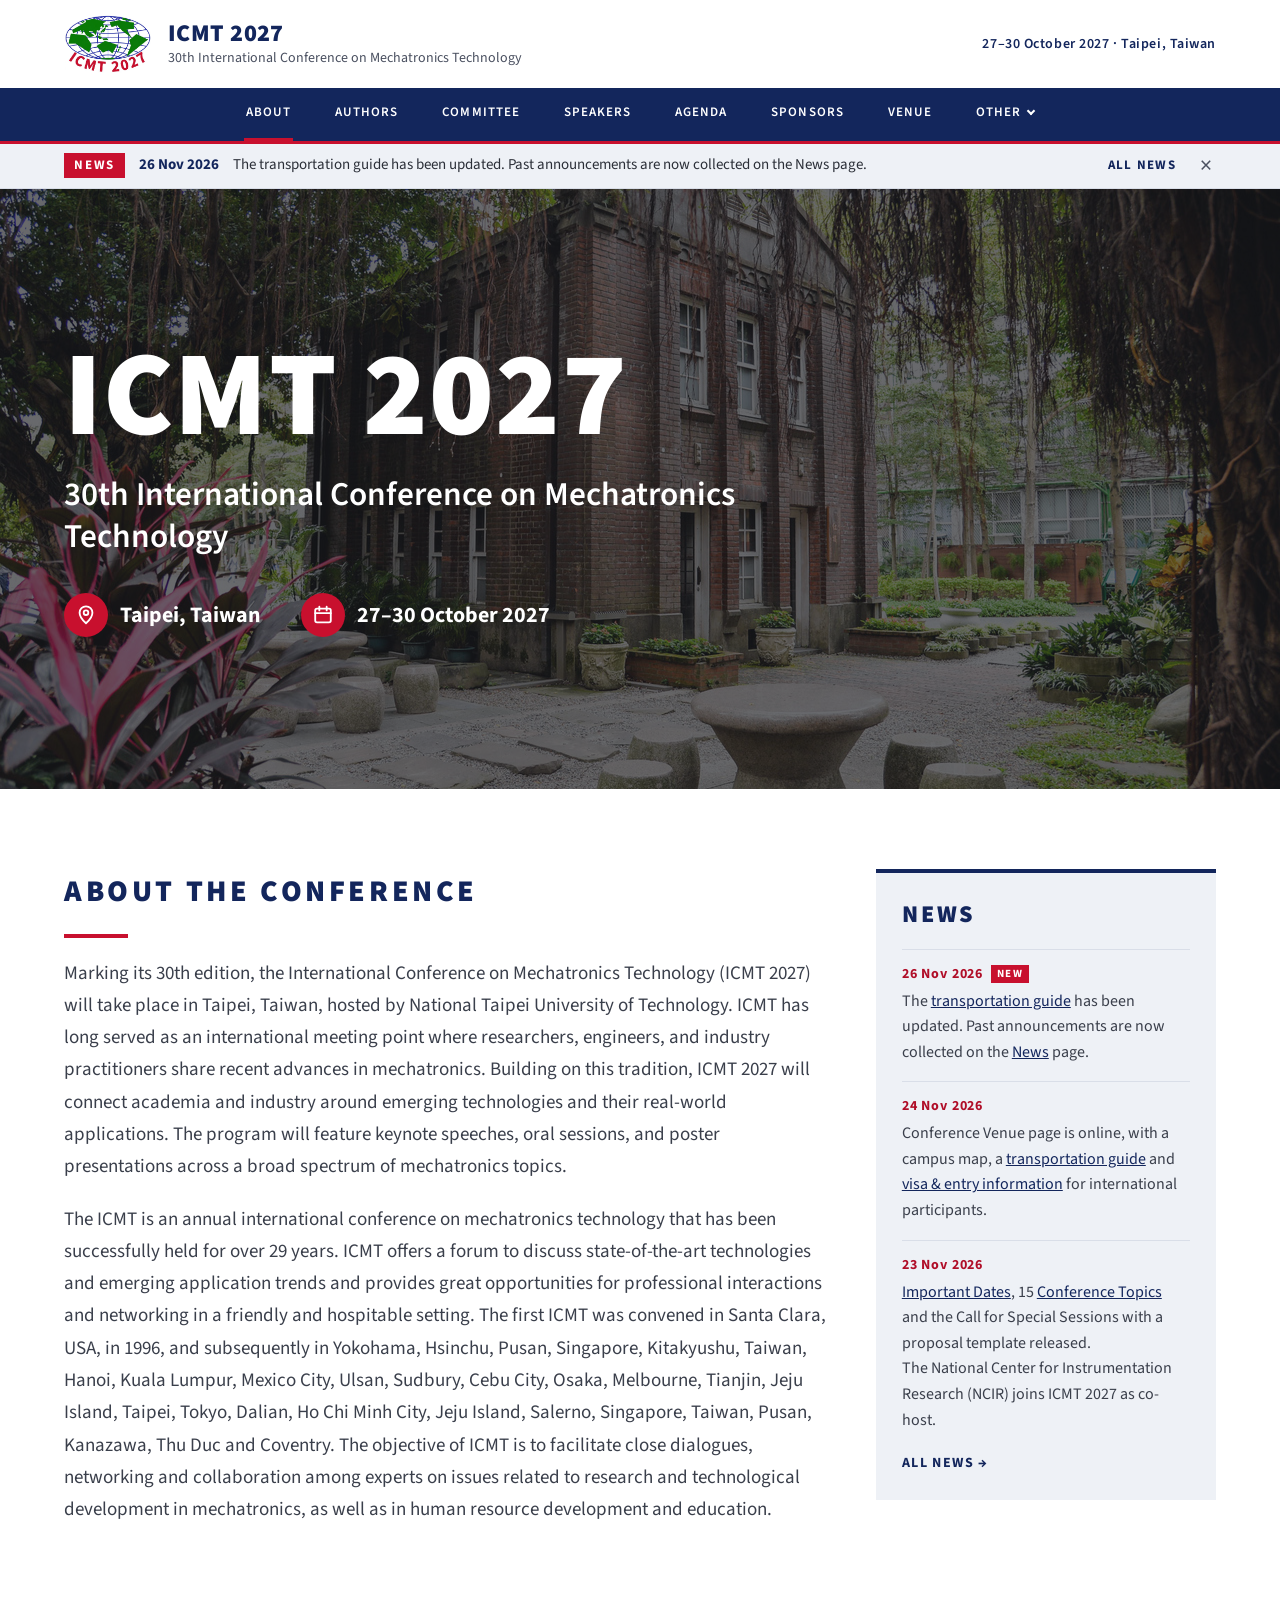
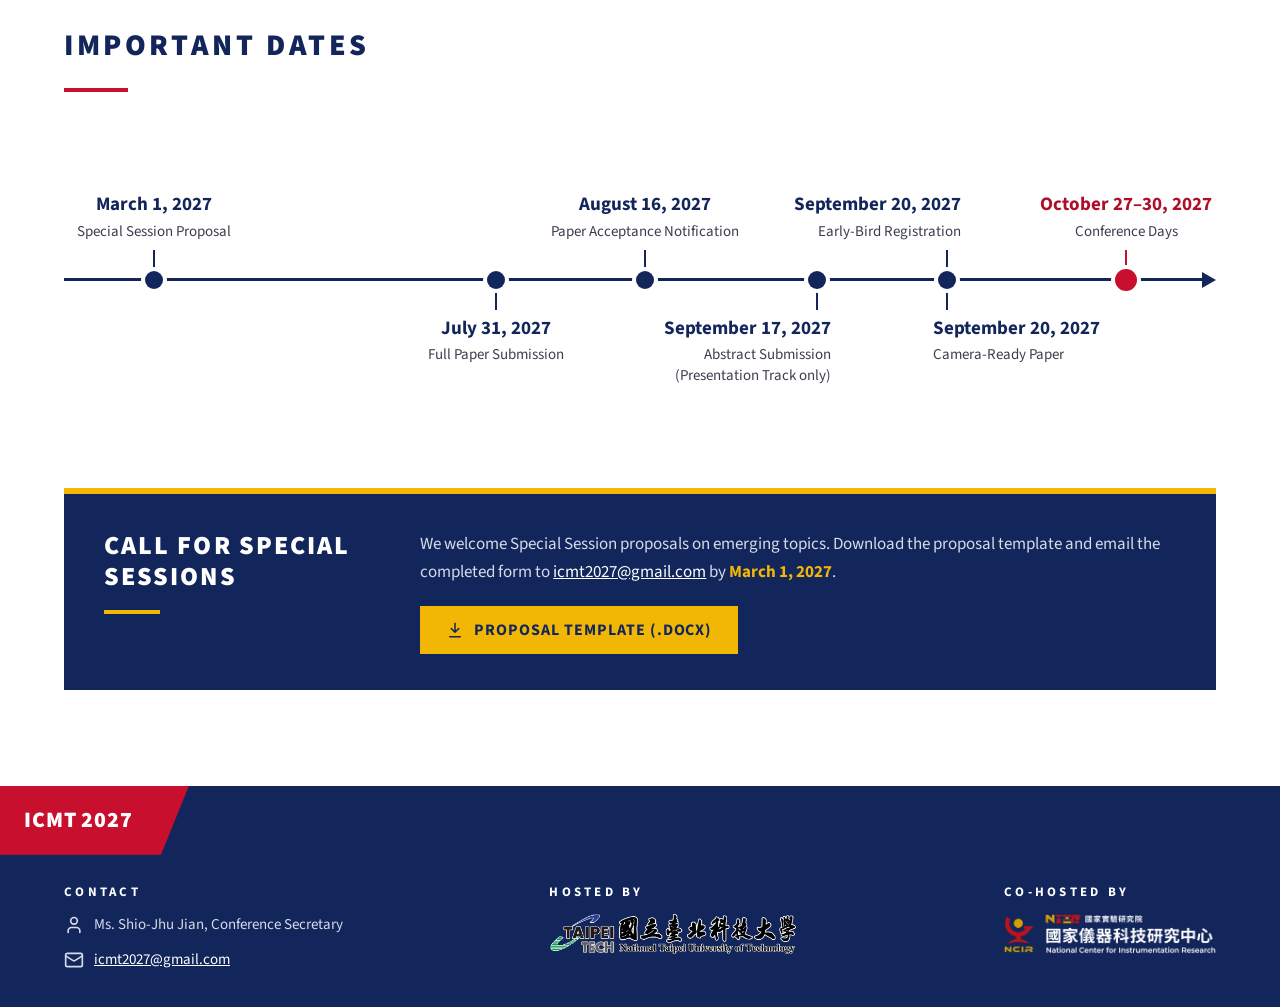
==== commit 9a73630e: "261126_網頁資訊更新 交通指南換 v2；選單改 OTHER 下拉並新增 News 頁；About 加歷史沿革；手機版 Important Dates 改直式" ====
--- a/index.html
+++ b/index.html
@@ -13,7 +13,7 @@
   <link rel="preconnect" href="https://fonts.googleapis.com">
   <link rel="preconnect" href="https://fonts.gstatic.com" crossorigin>
   <link rel="stylesheet" href="https://fonts.googleapis.com/css2?family=Source+Sans+3:wght@400;600;700;900&display=swap">
-  <link rel="stylesheet" href="css/style.css?v=20261124c">
+  <link rel="stylesheet" href="css/style.css?v=20261126">
 </head>
 <body>
 
@@ -31,13 +31,19 @@
   <nav class="site-nav" aria-label="Main">
     <ul class="container nav-list">
       <li><a class="nav-link" href="index.html" aria-current="page">ABOUT</a></li>
-      <li><a class="nav-link" href="authors-information.html">AUTHORS INFORMATION</a></li>
-      <li><a class="nav-link" href="conference-committee.html">CONFERENCE COMMITTEE</a></li>
-      <li><a class="nav-link" href="speakers-info.html">SPEAKERS INFO</a></li>
-      <li><a class="nav-link" href="agenda-overview.html">AGENDA OVERVIEW</a></li>
-      <li><a class="nav-link" href="sponsors-information.html">SPONSORS INFORMATION</a></li>
-      <li><a class="nav-link" href="conference-venue.html">CONFERENCE VENUE</a></li>
-      <li><a class="nav-link" href="faq.html">FAQ</a></li>
+      <li><a class="nav-link" href="authors-information.html">AUTHORS</a></li>
+      <li><a class="nav-link" href="conference-committee.html">COMMITTEE</a></li>
+      <li><a class="nav-link" href="speakers-info.html">SPEAKERS</a></li>
+      <li><a class="nav-link" href="agenda-overview.html">AGENDA</a></li>
+      <li><a class="nav-link" href="sponsors-information.html">SPONSORS</a></li>
+      <li><a class="nav-link" href="conference-venue.html">VENUE</a></li>
+      <li class="nav-more">
+        <button class="nav-link nav-more-btn" type="button" aria-expanded="false" aria-controls="nav-sub">OTHER</button>
+        <ul class="nav-sub" id="nav-sub">
+          <li><a href="news.html">NEWS</a></li>
+          <li><a href="https://www.icmt2026.org/" target="_blank" rel="noopener">ICMT 2026<span class="nav-ext" aria-hidden="true">&#8599;</span></a></li>
+        </ul>
+      </li>
     </ul>
   </nav>
 </header>
@@ -72,10 +78,12 @@
       <h2 class="section-title">ABOUT THE CONFERENCE</h2>
       <div class="section-rule"></div>
       <p>Marking its 30th edition, the International Conference on Mechatronics Technology (ICMT 2027) will take place in Taipei, Taiwan, hosted by National Taipei University of Technology. ICMT has long served as an international meeting point where researchers, engineers, and industry practitioners share recent advances in mechatronics. Building on this tradition, ICMT 2027 will connect academia and industry around emerging technologies and their real-world applications. The program will feature keynote speeches, oral sessions, and poster presentations across a broad spectrum of mechatronics topics.</p>
+      <p>The ICMT is an annual international conference on mechatronics technology that has been successfully held for over 29 years. ICMT offers a forum to discuss state-of-the-art technologies and emerging application trends and provides great opportunities for professional interactions and networking in a friendly and hospitable setting. The first ICMT was convened in Santa Clara, USA, in 1996, and subsequently in Yokohama, Hsinchu, Pusan, Singapore, Kitakyushu, Taiwan, Hanoi, Kuala Lumpur, Mexico City, Ulsan, Sudbury, Cebu City, Osaka, Melbourne, Tianjin, Jeju Island, Taipei, Tokyo, Dalian, Ho Chi Minh City, Jeju Island, Salerno, Singapore, Taiwan, Pusan, Kanazawa, Thu Duc and Coventry. The objective of ICMT is to facilitate close dialogues, networking and collaboration among experts on issues related to research and technological development in mechatronics, as well as in human resource development and education.</p>
     </div>
     <aside class="news-card" id="news" aria-labelledby="news-title">
       <h2 class="section-title" id="news-title">NEWS</h2>
-      <ol class="news-list" data-news-list></ol>
+      <ol class="news-list" data-news-list data-news-limit="3"></ol>
+      <a class="news-more" href="news.html">ALL NEWS<span aria-hidden="true"> &rarr;</span></a>
     </aside>
   </section>
 
@@ -176,6 +184,7 @@
   </div>
 </footer>
 
-<script src="js/news.js?v=20261124c" defer></script>
+<script src="js/news.js?v=20261126" defer></script>
+<script src="js/nav.js?v=20261126" defer></script>
 </body>
 </html>
--- a/css/style.css
+++ b/css/style.css
@@ -102,7 +102,7 @@
   display: flex;
   flex-wrap: wrap;
   justify-content: center;
-  gap: 0 28px;
+  gap: 0 40px;   /* short labels (2026-11-26), so the items can breathe */
 }
 
 .nav-link {
@@ -126,6 +126,11 @@
 .nav-link.is-disabled {
   pointer-events: none;
   cursor: default;
+}
+
+/* Tablets: tighter spacing so the menu still fits on one row */
+@media (max-width: 980px) {
+  .nav-list { gap: 0 24px; }
 }
 
 /* Phone: the menu stays one horizontal row and scrolls sideways */
@@ -1166,3 +1171,175 @@
     transform: none;
   }
 }
+
+/* ---------- 2026-11-26: OTHER drop-down in the menu (js/nav.js) ---------- */
+
+.site-nav { position: relative; }
+
+.nav-more { position: relative; }
+
+.nav-more-btn {
+  display: flex;
+  align-items: center;
+  gap: 7px;
+  margin: 0;
+  background: none;
+  border: 0;
+  border-bottom: 3px solid transparent;
+  font-family: inherit;
+  cursor: pointer;
+}
+
+.nav-more-btn::after {           /* small chevron */
+  content: "";
+  width: 6px;
+  height: 6px;
+  margin-top: -3px;
+  border-right: 2px solid currentColor;
+  border-bottom: 2px solid currentColor;
+  transform: rotate(45deg);
+  transition: transform 0.15s;
+}
+
+.nav-more.is-open .nav-more-btn::after { transform: rotate(-135deg); margin-top: 3px; }
+
+.nav-more.is-current .nav-more-btn { border-bottom-color: var(--red); }
+
+.nav-sub {
+  display: none;
+  position: absolute;
+  top: 100%;
+  right: -18px;
+  min-width: 200px;
+  margin: 0;
+  padding: 6px 0;
+  list-style: none;
+  background: #FFFFFF;
+  border-top: 3px solid var(--red);
+  box-shadow: 0 10px 24px rgba(19, 38, 92, 0.18);
+  z-index: 10;
+}
+
+.nav-more.is-open .nav-sub { display: block; }
+
+@media (hover: hover) and (min-width: 761px) {
+  .nav-more:hover .nav-sub { display: block; }
+}
+
+.nav-sub a {
+  display: flex;
+  align-items: center;
+  justify-content: space-between;
+  gap: 12px;
+  padding: 11px 20px;
+  color: var(--navy);
+  font-size: 14px;
+  font-weight: 700;
+  letter-spacing: 0.08em;
+  text-decoration: none;
+  white-space: nowrap;
+  border-left: 3px solid transparent;
+}
+
+.nav-sub a:hover,
+.nav-sub a:focus-visible { background: var(--band); color: var(--red); }
+
+.nav-sub a[aria-current="page"] { border-left-color: var(--red); }
+
+.nav-ext { font-size: 13px; color: var(--muted); }
+
+/* Phone: the menu row scrolls sideways, so the drop-down hangs from the whole bar instead */
+@media (max-width: 760px) {
+  .nav-more { position: static; }
+  .nav-sub { left: 0; right: 0; min-width: 0; padding: 0; }
+  .nav-sub a { padding: 14px var(--gutter); font-size: 15px; border-top: 1px solid var(--line); }
+}
+
+/* ---------- 2026-11-26: News (home card shows the latest 3; full list on news.html) ---------- */
+
+.news-more {
+  display: inline-block;
+  margin: 4px 0 18px;
+  font-size: 14px;
+  font-weight: 700;
+  letter-spacing: 0.1em;
+  color: var(--navy);
+  text-decoration: none;
+}
+
+.news-more:hover { color: var(--red); }
+
+.news-page {
+  max-width: 880px;
+  padding-top: 56px;
+  padding-bottom: 120px;
+}
+
+.news-list-full { margin-top: 0; }
+.news-list-full .news-item { padding: 22px 0 24px; scroll-margin-top: 170px; }
+.news-list-full .news-item time { font-size: 15px; }
+.news-list-full .news-item p { margin-top: 6px; font-size: 18px; line-height: 1.7; }
+
+/* ---------- 2026-11-26: Important Dates turn vertical on phones ---------- */
+
+@media (max-width: 760px) {
+  .timeline-scroll {
+    overflow-x: visible;
+    margin-left: 0;
+    margin-right: 0;
+    padding: 0;
+  }
+  .timeline {
+    min-width: 0;
+    height: auto;
+    padding: 4px 0 30px;
+    display: flex;
+    flex-direction: column;
+    gap: 26px;
+  }
+  .timeline::before {           /* the line now runs downward */
+    left: 8px;
+    right: auto;
+    top: 0;
+    bottom: 12px;
+    width: 3px;
+    height: auto;
+    margin-top: 0;
+  }
+  .timeline::after {            /* arrow head at the bottom */
+    left: 2px;
+    right: auto;
+    top: auto;
+    bottom: 0;
+    margin-top: 0;
+    border-left: 8px solid transparent;
+    border-right: 8px solid transparent;
+    border-top: 14px solid var(--navy);
+    border-bottom: 0;
+  }
+  .tl-item {
+    position: relative;
+    top: auto;
+    bottom: auto;
+    left: auto;
+    width: auto;
+    padding-left: 40px;
+    display: flex;
+    flex-direction: column;
+    gap: 10px;
+  }
+  .tl-item::before { display: none; }
+  .tl-dot { left: 9.5px; top: 12px; }
+  .tl-label,
+  .tl-label.tl-to-left,
+  .tl-label.tl-to-right {
+    position: static;
+    width: auto;
+    transform: none;
+    text-align: left;
+    align-items: flex-start;
+  }
+  /* Sep 20 has two deadlines: show the date once, then both items */
+  .tl-item.is-both { gap: 2px; }
+  .tl-item.is-both .tl-down .tl-date { display: none; }
+}
